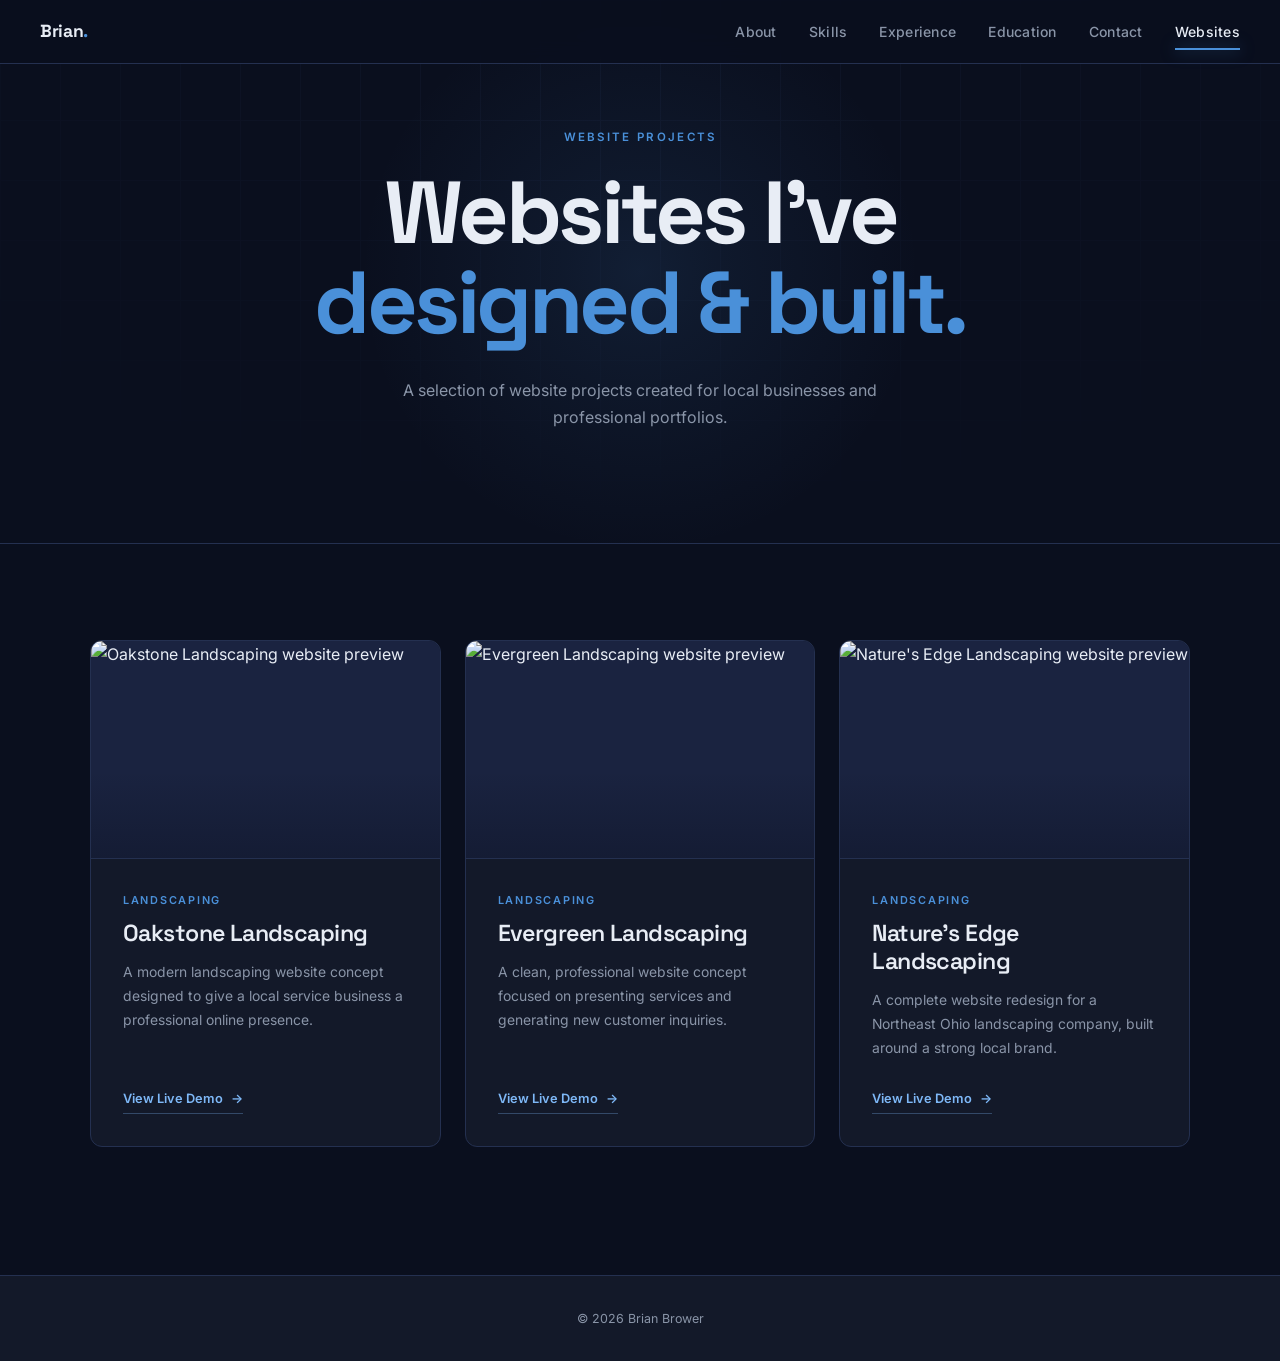
==== websites/index.html @ 93596b35 "Update landing page nav and websites styling" ====
<!DOCTYPE html>
<html lang="en">

<head>

    <meta charset="UTF-8">

    <meta
        name="viewport"
        content="width=device-width, initial-scale=1.0"
    >

    <title>Website Projects | Brian Brower</title>

    <meta
        name="description"
        content="Website design and development projects by Brian Brower."
    >

    <!-- Fonts -->
    <link rel="preconnect" href="https://fonts.googleapis.com">
    <link rel="preconnect" href="https://fonts.gstatic.com" crossorigin>

    <link
        href="https://fonts.googleapis.com/css2?family=Space+Grotesk:wght@300;400;500;600;700&family=Inter:wght@300;400;500;600&display=swap"
        rel="stylesheet"
    >

    <link rel="stylesheet" href="style.css">

</head>


<body>

    <!-- =========================================
         HEADER
    ========================================== -->

    <nav>
        <a href="/#hero" class="nav-logo">Brian<span>.</span></a>
        <ul class="nav-links">
            <li><a href="/#about">About</a></li>
            <li><a href="/#skills">Skills</a></li>
            <li><a href="/#experience">Experience</a></li>
            <li><a href="/#education">Education</a></li>
            <li><a href="/#contact">Contact</a></li>
            <li><a href="/websites/" class="active">Websites</a></li>
        </ul>
    </nav>


    <!-- =========================================
         MAIN
    ========================================== -->

    <main>


        <!-- =========================================
             PAGE HEADER
        ========================================== -->

        <section class="page-header">

            <div class="container">

                <p class="eyebrow reveal">
                    Website Projects
                </p>

                <h1 class="reveal">
                    Websites I've
                    <span>designed &amp; built.</span>
                </h1>

                <p class="intro-text reveal">
                    A selection of website projects created for
                    local businesses and professional portfolios.
                </p>

            </div>

        </section>


        <!-- =========================================
             PROJECTS
        ========================================== -->

        <section class="projects" id="projects">

            <div class="container">

                <div class="project-grid">


                    <!-- =========================================
                         OAKSTONE
                    ========================================== -->

                    <article class="project-card reveal">

                        <div class="project-image">

                            <img
                                src="images/oakstone-preview.jpg"
                                alt="Oakstone Landscaping website preview"
                            >

                        </div>


                        <div class="project-info">

                            <p class="project-type">
                                Landscaping
                            </p>

                            <h2>
                                Oakstone Landscaping
                            </h2>

                            <p>
                                A modern landscaping website concept
                                designed to give a local service business
                                a professional online presence.
                            </p>

                            <a
                                href="https://oakstone-demo.brianbrower.me"
                                class="project-link"
                                target="_blank"
                                rel="noopener noreferrer"
                            >
                                View Live Demo <span>→</span>
                            </a>

                        </div>

                    </article>


                    <!-- =========================================
                         EVERGREEN
                    ========================================== -->

                    <article class="project-card reveal">

                        <div class="project-image">

                            <img
                                src="images/evergreen-preview.jpg"
                                alt="Evergreen Landscaping website preview"
                            >

                        </div>


                        <div class="project-info">

                            <p class="project-type">
                                Landscaping
                            </p>

                            <h2>
                                Evergreen Landscaping
                            </h2>

                            <p>
                                A clean, professional website concept
                                focused on presenting services and
                                generating new customer inquiries.
                            </p>

                            <a
                                href="https://evergreen-demo.brianbrower.me"
                                class="project-link"
                                target="_blank"
                                rel="noopener noreferrer"
                            >
                                View Live Demo <span>→</span>
                            </a>

                        </div>

                    </article>


                    <!-- =========================================
                         NATURE'S EDGE
                    ========================================== -->

                    <article class="project-card reveal">

                        <div class="project-image">

                            <img
                                src="images/natures-edge-preview.jpg"
                                alt="Nature's Edge Landscaping website preview"
                            >

                        </div>


                        <div class="project-info">

                            <p class="project-type">
                                Landscaping
                            </p>

                            <h2>
                                Nature's Edge Landscaping
                            </h2>

                            <p>
                                A complete website redesign for a
                                Northeast Ohio landscaping company,
                                built around a strong local brand.
                            </p>

                            <a
                                href="https://natures-edge.brianbrower.me"
                                class="project-link"
                                target="_blank"
                                rel="noopener noreferrer"
                            >
                                View Live Demo <span>→</span>
                            </a>

                        </div>

                    </article>


                </div>

            </div>

        </section>

    </main>


    <!-- =========================================
         FOOTER
    ========================================== -->

    <footer class="site-footer reveal">

        <div class="container">

            <p>
                © 2026 Brian Brower
            </p>

        </div>

    </footer>


    <!-- =========================================
         JAVASCRIPT
    ========================================== -->

    <script>

        // ── Scroll Reveal ───────────────────────────────

        const observer = new IntersectionObserver(
            (entries) => {

                entries.forEach((entry) => {

                    if (entry.isIntersecting) {

                        entry.target.classList.add("visible");

                        observer.unobserve(entry.target);

                    }

                });

            },
            {
                threshold: 0.12
            }
        );


        document
            .querySelectorAll(".reveal")
            .forEach((element) => {

                observer.observe(element);

            });


        // ── Show the projects divider only after the preview section is reached ──
        const projectsSection = document.getElementById("projects");

        if (projectsSection) {
            const projectsObserver = new IntersectionObserver((entries) => {
                entries.forEach((entry) => {
                    if (entry.isIntersecting) {
                        projectsSection.classList.add("visible");
                        projectsObserver.unobserve(projectsSection);
                    }
                });
            }, { threshold: 0.2 });

            projectsObserver.observe(projectsSection);
        }

    </script>

</body>

</html>
---- websites/style.css ----
:root {

    --bg: #0A0F1E;
    --surface: #131929;
    --card: #1A2340;

    --accent: #4A90D9;
    --accent-hi: #7EB8F7;

    --text: #E8EDF5;
    --muted: #8A95A8;

    --border: #243050;

    --font-display: "Space Grotesk", sans-serif;
    --font-body: "Inter", sans-serif;
}


/* =========================================
   RESET
========================================= */

*,
*::before,
*::after {

    box-sizing: border-box;

    margin: 0;
    padding: 0;

}


html {

    scroll-behavior: smooth;

}


body {

    background: var(--bg);

    color: var(--text);

    font-family: var(--font-body);

    font-size: 16px;

    line-height: 1.7;

    -webkit-font-smoothing: antialiased;

}


img {

    display: block;

    width: 100%;

}


a {

    color: inherit;

    text-decoration: none;

}


button,
input,
textarea,
select {

    font: inherit;

}


/* =========================================
   CONTAINER
========================================= */

.container {

    width: min(90%, 1100px);

    margin: 0 auto;

}


/* =========================================
   HEADER / NAV
========================================= */

nav {

    position: fixed;
    top: 0;
    left: 0;
    right: 0;
    z-index: 100;

    display: flex;
    align-items: center;
    justify-content: space-between;

    height: 64px;
    padding: 0 2.5rem;

    background: rgba(10, 15, 30, 0.85);
    backdrop-filter: blur(12px);
    -webkit-backdrop-filter: blur(12px);

    border-bottom: 1px solid var(--border);

}


.nav-logo {

    font-family: var(--font-display);
    font-weight: 700;
    font-size: 1.1rem;
    letter-spacing: -0.02em;
    color: var(--text);
    text-decoration: none;

}


.nav-logo span {

    color: var(--accent);

}


.nav-links {

    display: flex;
    align-items: center;
    gap: 2rem;
    list-style: none;

}


.nav-links a {

    position: relative;

    color: var(--muted);
    text-decoration: none;
    font-size: 0.875rem;
    font-weight: 500;
    letter-spacing: 0.02em;

    transition: color 0.2s ease;

}


.nav-links a::after {

    content: "";

    position: absolute;
    left: 0;
    right: 0;
    bottom: -0.6rem;

    height: 2px;
    background: var(--accent);

    transform: scaleX(0);
    transform-origin: center;
    transition: transform 0.2s ease;
    box-shadow: 0 0 16px rgba(74, 144, 217, 0.7);

}


.nav-links a:hover,
.nav-links a:focus-visible,
.nav-links a.active {

    color: var(--text);

}


.nav-links a:hover::after,
.nav-links a:focus-visible::after,
.nav-links a.active::after {

    transform: scaleX(1);

}


/* =========================================
   PAGE HEADER
========================================= */

.page-header {

    position: relative;

    padding: 8rem 0 7rem;

    overflow: hidden;

    text-align: center;

}


/* Technical grid */

.page-header::before {

    content: "";

    position: absolute;

    inset: 0;

    background-image:

        linear-gradient(
            var(--border) 1px,
            transparent 1px
        ),

        linear-gradient(
            90deg,
            var(--border) 1px,
            transparent 1px
        );

    background-size: 60px 60px;

    opacity: 0.22;

    mask-image:
        radial-gradient(
            ellipse 75% 100% at 50% 0%,
            black,
            transparent
        );

    pointer-events: none;

}


/* Ambient glow */

.page-header::after {

    content: "";

    position: absolute;

    width: 600px;
    height: 600px;

    top: 50%;
    left: 50%;

    transform: translate(-50%, -50%);

    background:
        radial-gradient(
            circle,
            rgba(74, 144, 217, 0.12) 0%,
            rgba(74, 144, 217, 0.08) 18%,
            transparent 66%
        );

    pointer-events: none;

}


.page-header .container {

    position: relative;

    z-index: 1;

    display: flex;
    flex-direction: column;
    align-items: center;
    text-align: center;

}


/* =========================================
   EYEBROW
========================================= */

.eyebrow {

    display: inline-block;

    margin-bottom: 1.25rem;

    color: var(--accent);

    font-size: 0.72rem;

    font-weight: 600;

    letter-spacing: 0.2em;

    text-transform: uppercase;

}


/* =========================================
   PAGE TITLE
========================================= */

.page-header h1 {

    max-width: 850px;

    font-family: var(--font-display);

    font-size: clamp(
        2.8rem,
        7vw,
        5.5rem
    );

    font-weight: 700;

    line-height: 1.03;

    letter-spacing: -0.04em;

}


.page-header h1 span {

    display: block;

    color: var(--accent);

}


/* =========================================
   INTRO
========================================= */

.intro-text {

    max-width: 560px;

    margin-top: 1.75rem;

    color: var(--muted);

    font-size: 1rem;

    margin-left: auto;
    margin-right: auto;

}


/* =========================================
   PROJECT SECTION
========================================= */

.projects {

    padding: 6rem 0 8rem;

    background: var(--bg);

    border-top: 1px solid transparent;

    opacity: 0;
    transition: border-color 0.35s ease, opacity 0.35s ease;

}


.projects.visible {

    border-top-color: var(--border);
    opacity: 1;

}


.project-grid {

    display: grid;

    grid-template-columns:
        repeat(
            auto-fit,
            minmax(320px, 1fr)
        );

    gap: 1.5rem;

}


/* =========================================
   PROJECT CARD
========================================= */

.project-card {

    position: relative;

    display: flex;

    flex-direction: column;

    overflow: hidden;

    background: var(--surface);

    border: 1px solid var(--border);

    border-radius: 12px;

    transition:
        transform 0.25s ease,
        border-color 0.25s ease,
        box-shadow 0.25s ease;

}


.project-card:hover {

    transform: translateY(-6px);

    border-color:
        rgba(74, 144, 217, 0.65);

    box-shadow:
        0 18px 50px
        rgba(0, 0, 0, 0.25);

}


/* =========================================
   PROJECT IMAGE
========================================= */

.project-image {

    position: relative;

    width: 100%;

    aspect-ratio: 16 / 10;

    overflow: hidden;

    background: var(--card);

    border-bottom: 1px solid var(--border);

}


.project-image::after {

    content: "";

    position: absolute;

    inset: 0;

    background:
        linear-gradient(
            180deg,
            transparent 60%,
            rgba(10, 15, 30, 0.35)
        );

    pointer-events: none;

}


.project-image img {

    width: 100%;
    height: 100%;

    object-fit: cover;

    transition:
        transform 0.5s ease;

}


.project-card:hover
.project-image img {

    transform: scale(1.035);

}


/* =========================================
   PROJECT CONTENT
========================================= */

.project-info {

    display: flex;

    flex-direction: column;

    flex: 1;

    padding: 2rem;

}


.project-type {

    margin-bottom: 0.65rem;

    color: var(--accent);

    font-size: 0.68rem;

    font-weight: 600;

    letter-spacing: 0.16em;

    text-transform: uppercase;

}


.project-info h2 {

    margin-bottom: 0.85rem;

    color: var(--text);

    font-family: var(--font-display);

    font-size: 1.45rem;

    font-weight: 600;

    letter-spacing: -0.025em;

    line-height: 1.2;

}


.project-info p:not(.project-type) {

    margin-bottom: 1.75rem;

    color: var(--muted);

    font-size: 0.87rem;

    line-height: 1.7;

}


/* =========================================
   PROJECT LINK
========================================= */

.project-link {

    display: inline-flex;

    align-items: center;

    gap: 0.5rem;

    width: fit-content;

    margin-top: auto;

    padding-bottom: 3px;

    color: var(--accent-hi);

    border-bottom: 1px solid
        rgba(126, 184, 247, 0.3);

    font-size: 0.8rem;

    font-weight: 600;

    transition:
        color 0.2s ease,
        border-color 0.2s ease,
        gap 0.2s ease;

}


.project-link span {

    transition:
        transform 0.2s ease;

}


.project-link:hover {

    color: var(--text);

    border-color: var(--accent-hi);

    gap: 0.75rem;

}


.project-link:hover span {

    transform: translateX(2px);

}


/* =========================================
   SCROLL REVEAL
========================================= */

.reveal {

    opacity: 0;

    transform: translateY(24px);

    transition:
        opacity 0.6s ease,
        transform 0.6s ease;

}


.reveal.visible {

    opacity: 1;

    transform: translateY(0);

}


/* Slight stagger between project cards */

.project-card:nth-child(1) {

    transition-delay: 0.05s;

}


.project-card:nth-child(2) {

    transition-delay: 0.15s;

}


.project-card:nth-child(3) {

    transition-delay: 0.25s;

}


/* =========================================
   FOOTER
========================================= */

.site-footer {

    padding: 2rem 0;

    background: var(--surface);

    border-top: 1px solid var(--border);

    color: var(--muted);

    font-size: 0.78rem;

    text-align: center;

}


/* =========================================
   RESPONSIVE
========================================= */

@media (max-width: 700px) {

    .container {

        width: min(92%, 600px);

    }


    .site-header {

        position: relative;

    }


    .nav-container {

        min-height: 62px;

    }


    nav {

        gap: 1.25rem;

    }


    nav a {

        font-size: 0.76rem;

    }


    .page-header {

        padding: 6rem 0 5rem;

    }


    .page-header h1 {

        font-size: clamp(
            2.6rem,
            12vw,
            4rem
        );

    }


    .intro-text {

        font-size: 0.92rem;

    }


    .projects {

        padding: 4rem 0 6rem;

    }


    .project-grid {

        grid-template-columns: 1fr;

        gap: 1.25rem;

    }


    .project-info {

        padding: 1.5rem;

    }

}


@media (max-width: 450px) {

    .nav-container {

        align-items: flex-start;

        padding: 1rem 0;

        flex-direction: column;

        gap: 0.75rem;

    }


    nav {

        width: 100%;

        justify-content: space-between;

        gap: 1rem;

    }


    .page-header {

        padding-top: 5rem;

    }

}


/* =========================================
   ACCESSIBILITY
========================================= */

a:focus-visible {

    outline: 2px solid var(--accent-hi);

    outline-offset: 4px;

    border-radius: 3px;

}


/* =========================================
   REDUCED MOTION
========================================= */

@media (prefers-reduced-motion: reduce) {

    html {

        scroll-behavior: auto;

    }


    .reveal {

        opacity: 1;

        transform: none;

        transition: none;

    }


    .project-card,
    .project-image img,
    .project-link,
    .project-link span {

        transition: none;

    }


    .project-card:hover {

        transform: none;

    }


    .project-card:hover
    .project-image img {

        transform: none;

    }


    .project-link:hover {

        gap: 0.5rem;

    }


    .project-link:hover span {

        transform: none;

    }

}
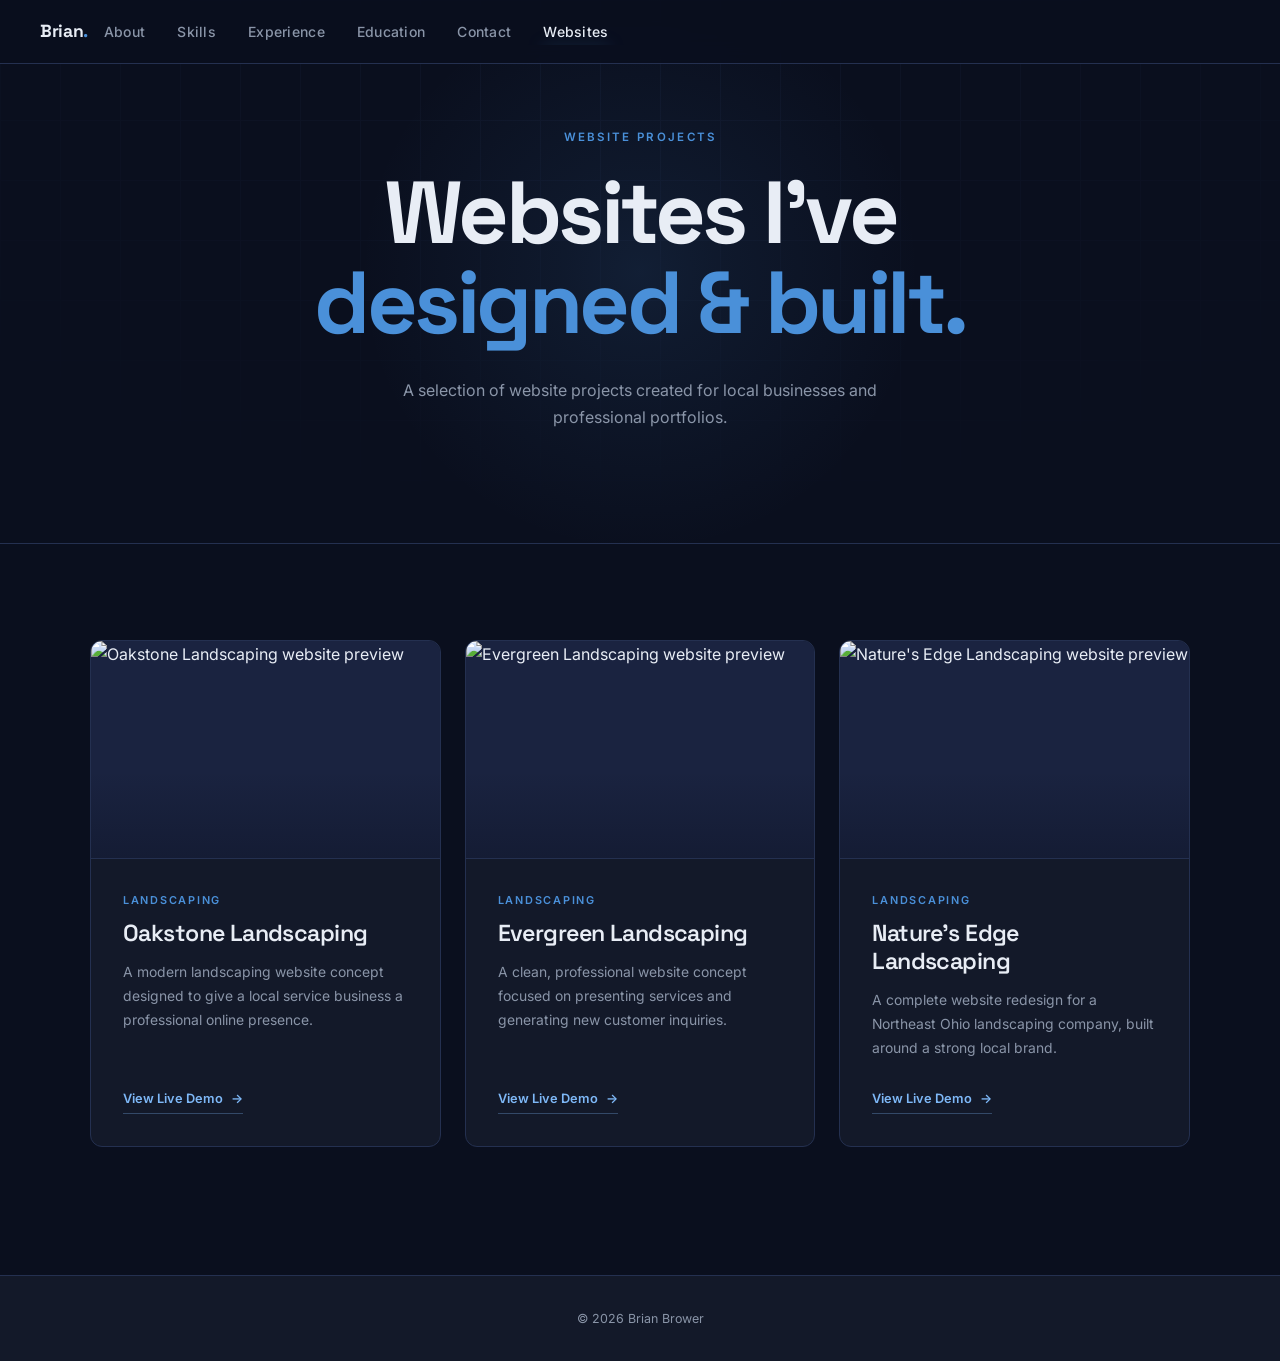
==== commit f7634925: "Update live demo deployment config" ====
--- a/websites/index.html
+++ b/websites/index.html
@@ -128,7 +128,7 @@
                             </p>
 
                             <a
-                                href="https://oakstone-demo.brianbrower.me"
+                                href="https://brianbrower.me/oakstone-demo/"
                                 class="project-link"
                                 target="_blank"
                                 rel="noopener noreferrer"
@@ -174,7 +174,7 @@
                             </p>
 
                             <a
-                                href="https://evergreen-demo.brianbrower.me"
+                                href="https://brianbrower.me/evergreen-demo/"
                                 class="project-link"
                                 target="_blank"
                                 rel="noopener noreferrer"
@@ -220,7 +220,7 @@
                             </p>
 
                             <a
-                                href="https://natures-edge.brianbrower.me"
+                                href="https://brianbrower.me/natures-edge/"
                                 class="project-link"
                                 target="_blank"
                                 rel="noopener noreferrer"
--- a/websites/style.css
+++ b/websites/style.css
@@ -113,6 +113,8 @@
     display: flex;
     align-items: center;
     justify-content: space-between;
+    gap: 1rem;
+    min-width: 0;
 
     height: 64px;
     padding: 0 2.5rem;
@@ -150,7 +152,29 @@
     display: flex;
     align-items: center;
     gap: 2rem;
+    flex: 1 1 auto;
+    min-width: 0;
     list-style: none;
+    overflow-x: auto;
+    overflow-y: hidden;
+    white-space: nowrap;
+    scrollbar-width: none;
+    -ms-overflow-style: none;
+    -webkit-overflow-scrolling: touch;
+
+}
+
+
+.nav-links::-webkit-scrollbar {
+
+    display: none;
+
+}
+
+
+.nav-links li {
+
+    flex: 0 0 auto;
 
 }
 
@@ -164,6 +188,7 @@
     font-size: 0.875rem;
     font-weight: 500;
     letter-spacing: 0.02em;
+    white-space: nowrap;
 
     transition: color 0.2s ease;
 
@@ -755,7 +780,24 @@
 
     nav {
 
-        gap: 1.25rem;
+        gap: 1rem;
+        padding: 0 1rem;
+
+    }
+
+
+    .nav-logo {
+
+        flex-shrink: 0;
+
+    }
+
+
+    .nav-links {
+
+        gap: 1rem;
+        margin-left: 0.75rem;
+        padding-bottom: 0.15rem;
 
     }
 
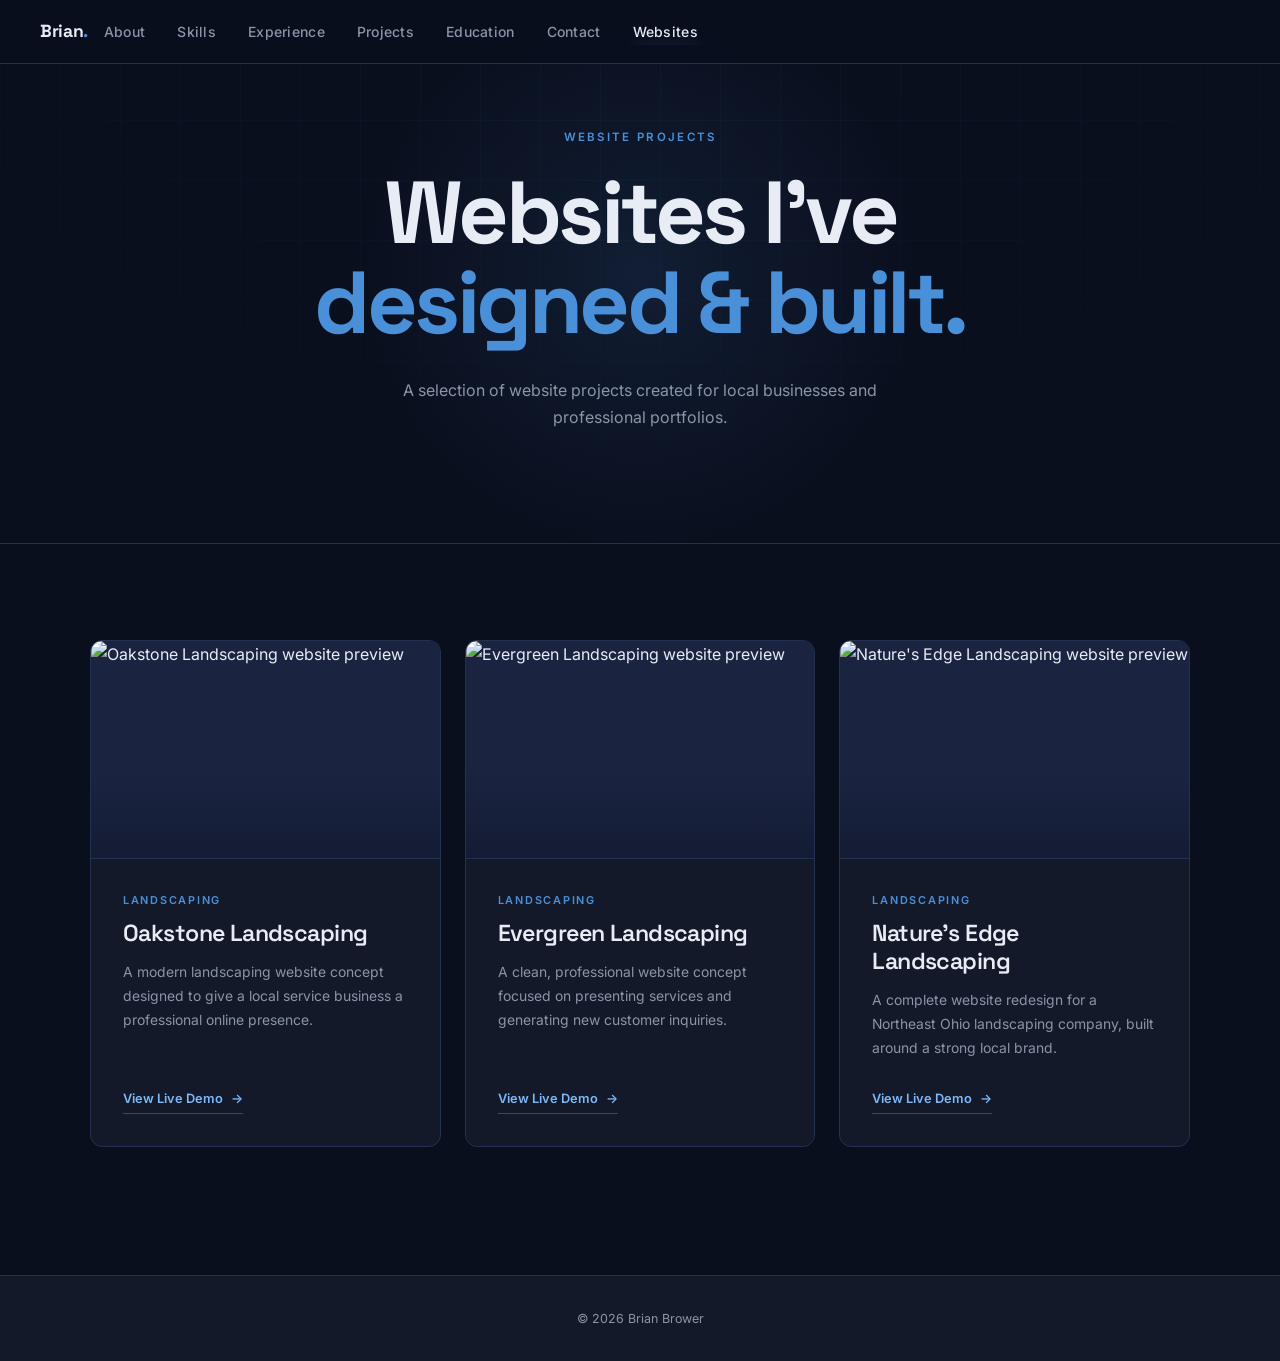
==== commit 3e9f452d: "Add Projects link to /websites nav for site-wide nav consistency The main landing page nav includes " ====
--- a/websites/index.html
+++ b/websites/index.html
@@ -11,6 +11,7 @@
     >
 
     <title>Website Projects | Brian Brower</title>
+    <link rel="icon" type="image/png" href="images/favicon.png">
 
     <meta
         name="description"
@@ -43,6 +44,7 @@
             <li><a href="/#about">About</a></li>
             <li><a href="/#skills">Skills</a></li>
             <li><a href="/#experience">Experience</a></li>
+            <li><a href="/#projects">Projects</a></li>
             <li><a href="/#education">Education</a></li>
             <li><a href="/#contact">Contact</a></li>
             <li><a href="/websites/" class="active">Websites</a></li>
@@ -104,7 +106,8 @@
                         <div class="project-image">
 
                             <img
-                                src="images/oakstone-preview.jpg"
+                                id="oakstone-preview"
+                                src="https://brianbrower.me/oakstone-demo/images/tree-trimming-2.jpg"
                                 alt="Oakstone Landscaping website preview"
                             >
 
@@ -150,7 +153,8 @@
                         <div class="project-image">
 
                             <img
-                                src="images/evergreen-preview.jpg"
+                                id="evergreen-preview"
+                                src="https://brianbrower.me/evergreen-demo/images/edging-3.jpg"
                                 alt="Evergreen Landscaping website preview"
                             >
 
@@ -196,7 +200,8 @@
                         <div class="project-image">
 
                             <img
-                                src="images/natures-edge-preview.jpg"
+                                id="nature-edge-preview"
+                                src="https://brianbrower.me/natures-edge/images/mowing-1.jpg"
                                 alt="Nature's Edge Landscaping website preview"
                             >
 
@@ -314,6 +319,85 @@
             projectsObserver.observe(projectsSection);
         }
 
+        const previewSets = [
+            {
+                id: "nature-edge-preview",
+                images: [
+                    "https://brianbrower.me/natures-edge/images/mowing-1.jpg",
+                    "https://brianbrower.me/natures-edge/images/mulch-1.jpg",
+                    "https://brianbrower.me/natures-edge/images/bed-creation-1.jpg",
+                    "https://brianbrower.me/natures-edge/images/edging-1.JPG",
+                    "https://brianbrower.me/natures-edge/images/tree-trimming-1.jpg"
+                ],
+                startIndex: 0
+            },
+            {
+                id: "evergreen-preview",
+                images: [
+                    "https://brianbrower.me/evergreen-demo/images/mowing-1.jpg",
+                    "https://brianbrower.me/evergreen-demo/images/mulch-1.jpg",
+                    "https://brianbrower.me/evergreen-demo/images/bed-creation-1.jpg",
+                    "https://brianbrower.me/evergreen-demo/images/edging-1.JPG",
+                    "https://brianbrower.me/evergreen-demo/images/tree-trimming-1.jpg"
+                ],
+                startIndex: 2
+            },
+            {
+                id: "oakstone-preview",
+                images: [
+                    "https://brianbrower.me/oakstone-demo/images/mowing-1.jpg",
+                    "https://brianbrower.me/oakstone-demo/images/mulch-1.jpg",
+                    "https://brianbrower.me/oakstone-demo/images/bed-creation-1.jpg",
+                    "https://brianbrower.me/oakstone-demo/images/edging-1.JPG",
+                    "https://brianbrower.me/oakstone-demo/images/tree-trimming-1.jpg"
+                ],
+                startIndex: 4
+            }
+        ];
+
+        const cards = previewSets
+            .map(({ id, images, startIndex }) => {
+                const preview = document.getElementById(id);
+                if (!preview) return null;
+
+                const card = {
+                    id,
+                    preview,
+                    images,
+                    index: startIndex % images.length
+                };
+
+                preview.src = images[card.index];
+                return card;
+            })
+            .filter(Boolean);
+
+        const getActiveUrls = () => {
+            return new Map(cards.map((card) => [card.id, card.images[card.index]]));
+        };
+
+        setInterval(() => {
+            const activeUrls = getActiveUrls();
+
+            cards.forEach((card) => {
+                let nextIndex = (card.index + 1) % card.images.length;
+                let attempts = 0;
+
+                while (
+                    attempts < card.images.length &&
+                    Array.from(activeUrls.entries()).some(([otherId, url]) => {
+                        return otherId !== card.id && url === card.images[nextIndex];
+                    })
+                ) {
+                    nextIndex = (nextIndex + 1) % card.images.length;
+                    attempts += 1;
+                }
+
+                card.index = nextIndex;
+                card.preview.src = card.images[card.index];
+            });
+        }, 2400);
+
     </script>
 
 </body>
--- a/websites/style.css
+++ b/websites/style.css
@@ -539,9 +539,18 @@
     height: 100%;
 
     object-fit: cover;
+    object-position: center;
 
     transition:
         transform 0.5s ease;
+
+}
+
+
+#nature-edge-preview {
+
+    object-fit: cover;
+    object-position: center;
 
 }
 
